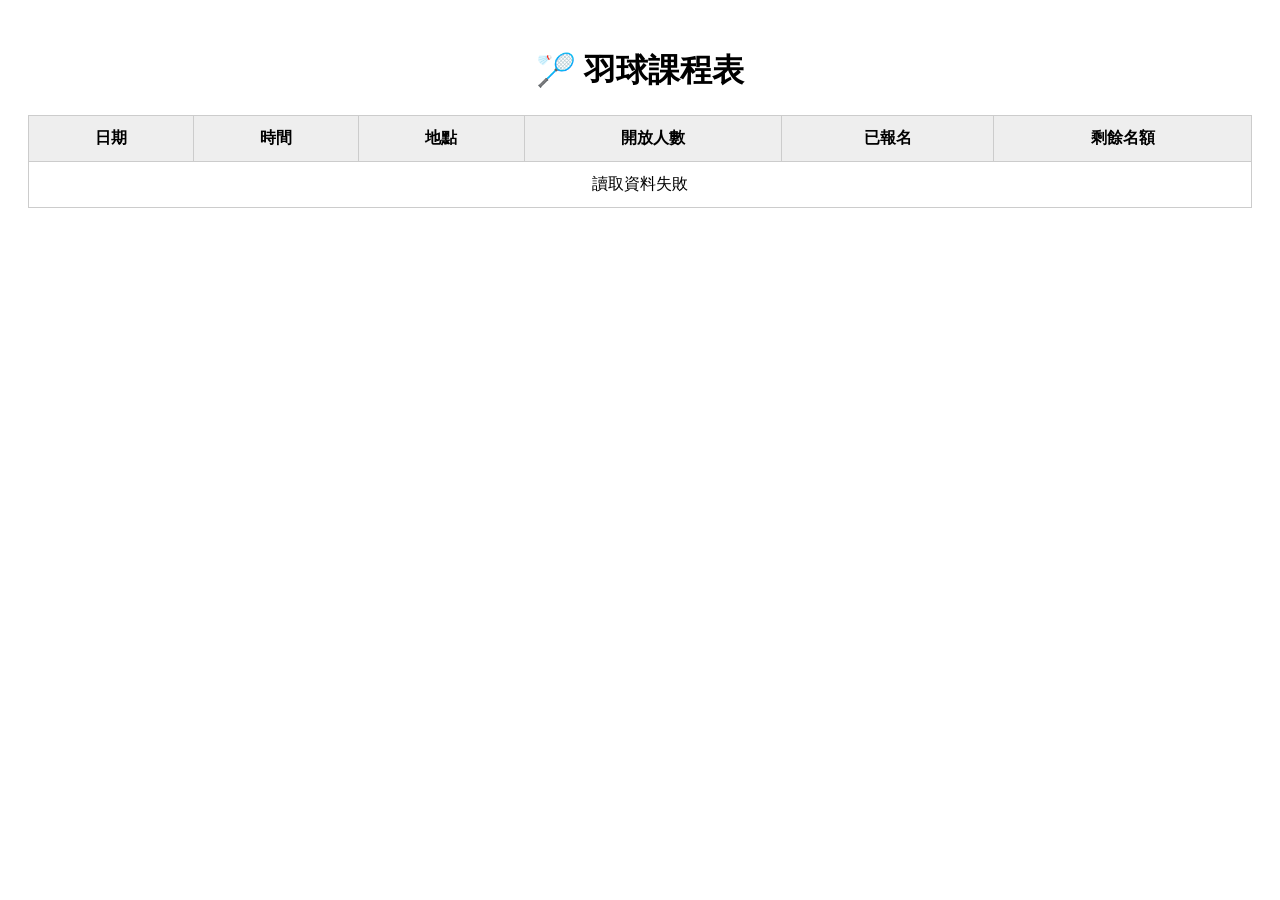
==== index.html @ ce2a30b5 "Add files via upload" ====
<!DOCTYPE html>
<html lang="zh-TW">

<head>

<meta charset="UTF-8">

<meta name="viewport" content="width=device-width, initial-scale=1.0">

<title>羽球課程表</title>


<style>

body {
    font-family: Arial, "Microsoft JhengHei", sans-serif;
    padding: 20px;
}


h1 {
    text-align: center;
}


table {

    width: 100%;
    border-collapse: collapse;
    margin-top: 20px;

}


th {

    background-color: #eeeeee;
    padding: 12px;
    border: 1px solid #ccc;

}


td {

    padding: 12px;
    border: 1px solid #ccc;
    text-align: center;

}


.full {

    color: red;
    font-weight: bold;

}


.available {

    color: green;
    font-weight: bold;

}


</style>

</head>



<body>


<h1>🏸 羽球課程表</h1>


<table>


<thead>

<tr>

<th>日期</th>

<th>時間</th>

<th>地點</th>

<th>開放人數</th>

<th>已報名</th>

<th>剩餘名額</th>

</tr>


</thead>



<tbody id="course">


<tr>

<td colspan="6">
資料載入中...
</td>

</tr>


</tbody>


</table>





<script>


// =====================================
// 修改成你的 Apps Script Web App API
// =====================================

const api = 
"https://script.google.com/macros/s/AKfycbzu-M0_qs6V3jDKA1DjfHcDV3NJWMxeQ-AplOEaw5gksgWumrA8W6KiYEC46jURl6qf/exec";



// 取得課程資料

fetch(api)


.then(response => response.json())


.then(data => {


    let html = "";



    data.forEach(course => {



        // ==========================
        // 日期格式處理
        // ==========================

		let timezone = "Asia/Taipei";

		let dateText = Utilities.formatDate(
			data[i][1],
			timezone,
			"yyyy/MM/dd"
		);



        // ==========================
        // 剩餘名額文字
        // ==========================

        let remainText;

        let remainClass;



        if(course.remain <= 0) {

            remainText = "已額滿";

            remainClass = "full";


        } else {


            remainText =
            "剩 " + course.remain + " 位";


            remainClass = "available";


        }




        // ==========================
        // 建立表格
        // ==========================


        html += `

        <tr>

            <td>
                ${dateText}
            </td>


            <td>
                ${course.time}
            </td>


            <td>
                ${course.location}
            </td>


            <td>
                ${course.max} 人
            </td>


            <td>
                ${course.joined} 人
            </td>


            <td class="${remainClass}">
                ${remainText}
            </td>


        </tr>

        `;


    });



    document.getElementById("course")
    .innerHTML = html;



})



.catch(error => {


    document.getElementById("course")
    .innerHTML = `

    <tr>

    <td colspan="6">

    讀取資料失敗

    </td>

    </tr>

    `;


    console.error(error);


});



</script>



</body>

</html>
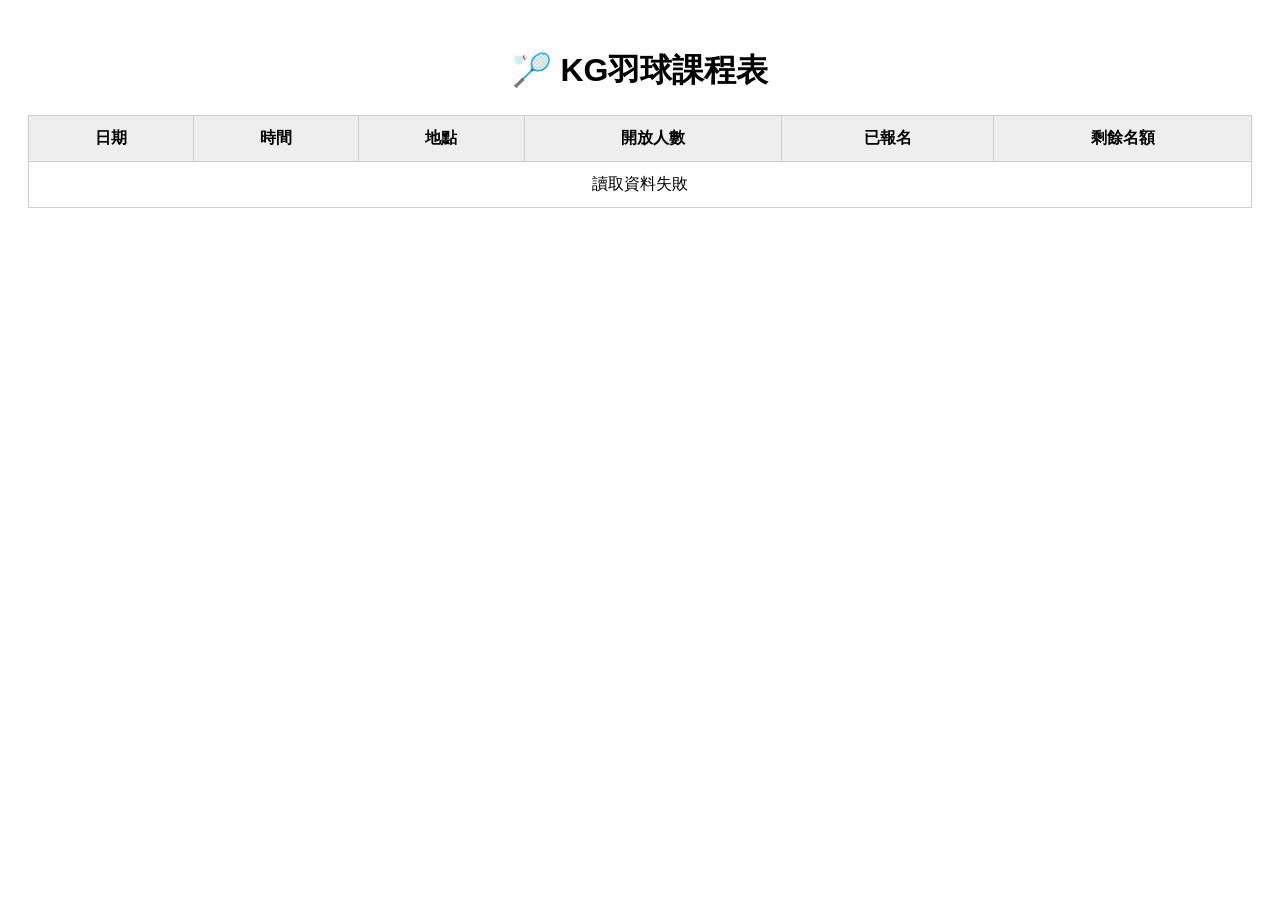
==== commit 415b81c8: "Add files via upload" ====
--- a/index.html
+++ b/index.html
@@ -75,7 +75,7 @@
 <body>
 
 
-<h1>🏸 羽球課程表</h1>
+<h1>🏸 KG羽球課程表</h1>
 
 
 <table>
@@ -160,15 +160,10 @@
         // 日期格式處理
         // ==========================
 
-		let timezone = "Asia/Taipei";
-
-		let dateText = Utilities.formatDate(
-			data[i][1],
-			timezone,
-			"yyyy/MM/dd"
-		);
-
-
+        let date = new Date(course.date);
+
+
+        let dateText = course.date;
 
         // ==========================
         // 剩餘名額文字
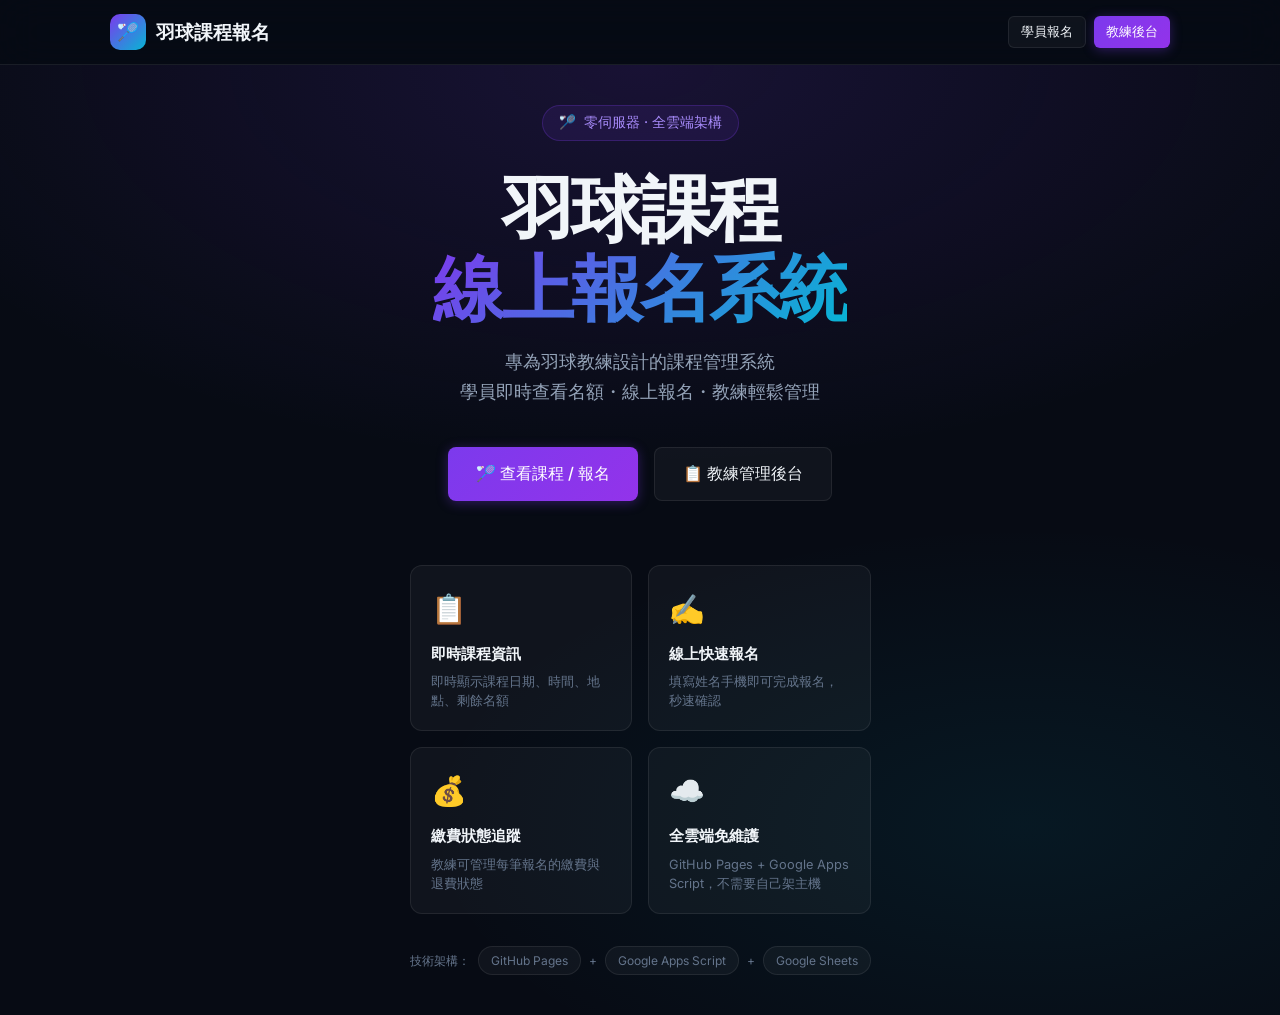
==== commit 037b4d48: "Add files via upload" ====
--- a/index.html
+++ b/index.html
@@ -1,289 +1,196 @@
-<!DOCTYPE html>
-<html lang="zh-TW">
-
-<head>
-
-<meta charset="UTF-8">
-
-<meta name="viewport" content="width=device-width, initial-scale=1.0">
-
-<title>羽球課程表</title>
-
-
-<style>
-
-body {
-    font-family: Arial, "Microsoft JhengHei", sans-serif;
-    padding: 20px;
-}
-
-
-h1 {
-    text-align: center;
-}
-
-
-table {
-
-    width: 100%;
-    border-collapse: collapse;
-    margin-top: 20px;
-
-}
-
-
-th {
-
-    background-color: #eeeeee;
-    padding: 12px;
-    border: 1px solid #ccc;
-
-}
-
-
-td {
-
-    padding: 12px;
-    border: 1px solid #ccc;
-    text-align: center;
-
-}
-
-
-.full {
-
-    color: red;
-    font-weight: bold;
-
-}
-
-
-.available {
-
-    color: green;
-    font-weight: bold;
-
-}
-
-
-</style>
-
-</head>
-
-
-
-<body>
-
-
-<h1>🏸 KG羽球課程表</h1>
-
-
-<table>
-
-
-<thead>
-
-<tr>
-
-<th>日期</th>
-
-<th>時間</th>
-
-<th>地點</th>
-
-<th>開放人數</th>
-
-<th>已報名</th>
-
-<th>剩餘名額</th>
-
-</tr>
-
-
-</thead>
-
-
-
-<tbody id="course">
-
-
-<tr>
-
-<td colspan="6">
-資料載入中...
-</td>
-
-</tr>
-
-
-</tbody>
-
-
-</table>
-
-
-
-
-
-<script>
-
-
-// =====================================
-// 修改成你的 Apps Script Web App API
-// =====================================
-
-const api = 
-"https://script.google.com/macros/s/AKfycbzu-M0_qs6V3jDKA1DjfHcDV3NJWMxeQ-AplOEaw5gksgWumrA8W6KiYEC46jURl6qf/exec";
-
-
-
-// 取得課程資料
-
-fetch(api)
-
-
-.then(response => response.json())
-
-
-.then(data => {
-
-
-    let html = "";
-
-
-
-    data.forEach(course => {
-
-
-
-        // ==========================
-        // 日期格式處理
-        // ==========================
-
-        let date = new Date(course.date);
-
-
-        let dateText = course.date;
-
-        // ==========================
-        // 剩餘名額文字
-        // ==========================
-
-        let remainText;
-
-        let remainClass;
-
-
-
-        if(course.remain <= 0) {
-
-            remainText = "已額滿";
-
-            remainClass = "full";
-
-
-        } else {
-
-
-            remainText =
-            "剩 " + course.remain + " 位";
-
-
-            remainClass = "available";
-
-
-        }
-
-
-
-
-        // ==========================
-        // 建立表格
-        // ==========================
-
-
-        html += `
-
-        <tr>
-
-            <td>
-                ${dateText}
-            </td>
-
-
-            <td>
-                ${course.time}
-            </td>
-
-
-            <td>
-                ${course.location}
-            </td>
-
-
-            <td>
-                ${course.max} 人
-            </td>
-
-
-            <td>
-                ${course.joined} 人
-            </td>
-
-
-            <td class="${remainClass}">
-                ${remainText}
-            </td>
-
-
-        </tr>
-
-        `;
-
-
-    });
-
-
-
-    document.getElementById("course")
-    .innerHTML = html;
-
-
-
-})
-
-
-
-.catch(error => {
-
-
-    document.getElementById("course")
-    .innerHTML = `
-
-    <tr>
-
-    <td colspan="6">
-
-    讀取資料失敗
-
-    </td>
-
-    </tr>
-
-    `;
-
-
-    console.error(error);
-
-
-});
-
-
-
-</script>
-
-
-
-</body>
-
-</html>+<!DOCTYPE html>
+<html lang="zh-TW">
+<head>
+  <meta charset="UTF-8">
+  <meta name="viewport" content="width=device-width, initial-scale=1.0">
+  <title>羽球課程報名系統</title>
+  <meta name="description" content="專業羽球課程報名系統，即時查看課程、線上報名，方便快速">
+  <link rel="stylesheet" href="style.css">
+  <style>
+    .hero-section {
+      min-height: calc(100vh - 64px);
+      display: flex;
+      align-items: center;
+      justify-content: center;
+      text-align: center;
+      padding: 40px 20px;
+      background:
+        radial-gradient(ellipse 800px 400px at 50% 0%, rgba(124,58,237,0.15), transparent),
+        radial-gradient(ellipse 600px 300px at 80% 80%, rgba(6,182,212,0.08), transparent);
+    }
+
+    .hero-inner { max-width: 640px; }
+
+    .hero-badge {
+      display: inline-flex;
+      align-items: center;
+      gap: 8px;
+      background: rgba(124,58,237,0.1);
+      border: 1px solid rgba(124,58,237,0.25);
+      border-radius: 20px;
+      padding: 6px 16px;
+      font-size: 0.85rem;
+      color: #a78bfa;
+      margin-bottom: 28px;
+      font-weight: 500;
+    }
+
+    .hero-title {
+      font-size: clamp(2.5rem, 8vw, 4.5rem);
+      font-weight: 800;
+      letter-spacing: -0.04em;
+      line-height: 1.1;
+      margin-bottom: 20px;
+    }
+
+    .hero-title .highlight {
+      background: linear-gradient(135deg, #7c3aed, #06b6d4);
+      -webkit-background-clip: text;
+      -webkit-text-fill-color: transparent;
+      background-clip: text;
+    }
+
+    .hero-desc {
+      color: var(--text-2);
+      font-size: 1.1rem;
+      line-height: 1.7;
+      margin-bottom: 40px;
+    }
+
+    .hero-cta {
+      display: flex;
+      gap: 16px;
+      justify-content: center;
+      flex-wrap: wrap;
+    }
+
+    .hero-cta .btn { min-width: 160px; }
+
+    .features {
+      display: grid;
+      grid-template-columns: repeat(auto-fit, minmax(200px, 1fr));
+      gap: 16px;
+      margin-top: 64px;
+      text-align: left;
+    }
+
+    .feature-card {
+      background: var(--surface);
+      border: 1px solid var(--border);
+      border-radius: var(--radius);
+      padding: 20px;
+    }
+
+    .feature-icon {
+      font-size: 1.8rem;
+      margin-bottom: 10px;
+    }
+
+    .feature-title {
+      font-size: 0.95rem;
+      font-weight: 600;
+      margin-bottom: 6px;
+    }
+
+    .feature-desc {
+      font-size: 0.8rem;
+      color: var(--text-3);
+      line-height: 1.5;
+    }
+
+    .tech-stack {
+      margin-top: 32px;
+      display: flex;
+      align-items: center;
+      justify-content: center;
+      gap: 8px;
+      flex-wrap: wrap;
+      font-size: 0.75rem;
+      color: var(--text-3);
+    }
+
+    .tech-chip {
+      background: var(--surface);
+      border: 1px solid var(--border);
+      border-radius: 20px;
+      padding: 4px 12px;
+    }
+  </style>
+</head>
+<body>
+
+<header class="site-header">
+  <div class="container">
+    <a href="index.html" class="site-logo">
+      <div class="logo-icon">🏸</div>
+      <span>羽球課程報名</span>
+    </a>
+    <nav class="site-nav">
+      <a href="user.html" class="btn btn-secondary btn-sm">學員報名</a>
+      <a href="coach.html" class="btn btn-primary btn-sm">教練後台</a>
+    </nav>
+  </div>
+</header>
+
+<section class="hero-section">
+  <div class="hero-inner">
+    <div class="hero-badge">
+      <span>🏸</span>
+      <span>零伺服器 · 全雲端架構</span>
+    </div>
+
+    <h1 class="hero-title">
+      羽球課程<br>
+      <span class="highlight">線上報名系統</span>
+    </h1>
+
+    <p class="hero-desc">
+      專為羽球教練設計的課程管理系統<br>
+      學員即時查看名額・線上報名・教練輕鬆管理
+    </p>
+
+    <div class="hero-cta">
+      <a href="user.html" class="btn btn-primary btn-lg">
+        🏸 查看課程 / 報名
+      </a>
+      <a href="coach.html" class="btn btn-secondary btn-lg">
+        📋 教練管理後台
+      </a>
+    </div>
+
+    <div class="features">
+      <div class="feature-card">
+        <div class="feature-icon">📋</div>
+        <div class="feature-title">即時課程資訊</div>
+        <div class="feature-desc">即時顯示課程日期、時間、地點、剩餘名額</div>
+      </div>
+      <div class="feature-card">
+        <div class="feature-icon">✍️</div>
+        <div class="feature-title">線上快速報名</div>
+        <div class="feature-desc">填寫姓名手機即可完成報名，秒速確認</div>
+      </div>
+      <div class="feature-card">
+        <div class="feature-icon">💰</div>
+        <div class="feature-title">繳費狀態追蹤</div>
+        <div class="feature-desc">教練可管理每筆報名的繳費與退費狀態</div>
+      </div>
+      <div class="feature-card">
+        <div class="feature-icon">☁️</div>
+        <div class="feature-title">全雲端免維護</div>
+        <div class="feature-desc">GitHub Pages + Google Apps Script，不需要自己架主機</div>
+      </div>
+    </div>
+
+    <div class="tech-stack">
+      <span>技術架構：</span>
+      <span class="tech-chip">GitHub Pages</span>
+      <span>+</span>
+      <span class="tech-chip">Google Apps Script</span>
+      <span>+</span>
+      <span class="tech-chip">Google Sheets</span>
+    </div>
+  </div>
+</section>
+
+</body>
+</html>
--- a/style.css
+++ b/style.css
@@ -0,0 +1,851 @@
+/* ============================================================
+   羽球課程報名系統 — 共用樣式
+   Design: Dark theme · Violet primary · Glassmorphism
+   ============================================================ */
+
+@import url('https://fonts.googleapis.com/css2?family=Inter:wght@300;400;500;600;700;800&display=swap');
+
+/* ── CSS 變數 ─────────────────────────────────────────────── */
+:root {
+  --bg:          #070b14;
+  --bg-2:        #0d1220;
+  --surface:     rgba(255, 255, 255, 0.04);
+  --surface-hover: rgba(255, 255, 255, 0.07);
+  --border:      rgba(255, 255, 255, 0.08);
+  --border-hover: rgba(255, 255, 255, 0.18);
+
+  --primary:     #7c3aed;
+  --primary-hover: #6d28d9;
+  --primary-glow: rgba(124, 58, 237, 0.35);
+  --accent:      #06b6d4;
+  --accent-glow: rgba(6, 182, 212, 0.25);
+
+  --success:     #10b981;
+  --success-bg:  rgba(16, 185, 129, 0.12);
+  --warning:     #f59e0b;
+  --warning-bg:  rgba(245, 158, 11, 0.12);
+  --danger:      #ef4444;
+  --danger-bg:   rgba(239, 68, 68, 0.12);
+  --info:        #3b82f6;
+  --info-bg:     rgba(59, 130, 246, 0.12);
+  --muted:       rgba(148, 163, 184, 0.5);
+  --muted-bg:    rgba(148, 163, 184, 0.1);
+
+  --text-1:      #f1f5f9;
+  --text-2:      #94a3b8;
+  --text-3:      #64748b;
+
+  --radius:      12px;
+  --radius-sm:   8px;
+  --radius-lg:   16px;
+  --radius-xl:   24px;
+
+  --shadow:      0 4px 24px rgba(0,0,0,0.4);
+  --shadow-lg:   0 8px 48px rgba(0,0,0,0.6);
+
+  --transition:  0.2s ease;
+}
+
+/* ── Reset & Base ─────────────────────────────────────────── */
+*, *::before, *::after { box-sizing: border-box; margin: 0; padding: 0; }
+
+html { scroll-behavior: smooth; }
+
+body {
+  font-family: 'Inter', -apple-system, sans-serif;
+  background: var(--bg);
+  color: var(--text-1);
+  min-height: 100vh;
+  line-height: 1.6;
+  -webkit-font-smoothing: antialiased;
+}
+
+/* ── 捲軸 ─────────────────────────────────────────────────── */
+::-webkit-scrollbar { width: 6px; height: 6px; }
+::-webkit-scrollbar-track { background: transparent; }
+::-webkit-scrollbar-thumb { background: rgba(255,255,255,0.12); border-radius: 3px; }
+::-webkit-scrollbar-thumb:hover { background: rgba(255,255,255,0.2); }
+
+/* ── 排版 ─────────────────────────────────────────────────── */
+h1, h2, h3, h4 { line-height: 1.3; letter-spacing: -0.02em; }
+a { color: var(--accent); text-decoration: none; }
+a:hover { text-decoration: underline; }
+
+/* ── 容器 ─────────────────────────────────────────────────── */
+.container {
+  max-width: 1100px;
+  margin: 0 auto;
+  padding: 0 20px;
+}
+
+/* ── Header ──────────────────────────────────────────────── */
+.site-header {
+  background: rgba(7, 11, 20, 0.85);
+  backdrop-filter: blur(20px);
+  -webkit-backdrop-filter: blur(20px);
+  border-bottom: 1px solid var(--border);
+  position: sticky;
+  top: 0;
+  z-index: 100;
+}
+
+.site-header .container {
+  display: flex;
+  align-items: center;
+  justify-content: space-between;
+  height: 64px;
+  gap: 16px;
+}
+
+.site-logo {
+  display: flex;
+  align-items: center;
+  gap: 10px;
+  font-size: 1.2rem;
+  font-weight: 700;
+  color: var(--text-1);
+  text-decoration: none;
+}
+
+.site-logo .logo-icon {
+  width: 36px;
+  height: 36px;
+  background: linear-gradient(135deg, var(--primary), var(--accent));
+  border-radius: 10px;
+  display: flex;
+  align-items: center;
+  justify-content: center;
+  font-size: 1.1rem;
+}
+
+.site-nav { display: flex; gap: 8px; }
+
+/* ── Hero / Page Title ───────────────────────────────────── */
+.page-hero {
+  padding: 48px 0 32px;
+  text-align: center;
+}
+
+.page-hero h1 {
+  font-size: clamp(1.8rem, 4vw, 2.8rem);
+  font-weight: 800;
+  background: linear-gradient(135deg, #fff 0%, var(--accent) 100%);
+  -webkit-background-clip: text;
+  -webkit-text-fill-color: transparent;
+  background-clip: text;
+  margin-bottom: 8px;
+}
+
+.page-hero p {
+  color: var(--text-2);
+  font-size: 1rem;
+}
+
+/* ── Buttons ─────────────────────────────────────────────── */
+.btn {
+  display: inline-flex;
+  align-items: center;
+  justify-content: center;
+  gap: 6px;
+  padding: 9px 18px;
+  border-radius: var(--radius-sm);
+  font-size: 0.875rem;
+  font-weight: 500;
+  font-family: inherit;
+  cursor: pointer;
+  border: none;
+  transition: all var(--transition);
+  white-space: nowrap;
+  text-decoration: none;
+}
+
+.btn:disabled { opacity: 0.5; cursor: not-allowed; }
+
+.btn-primary {
+  background: linear-gradient(135deg, var(--primary), #9333ea);
+  color: #fff;
+  box-shadow: 0 2px 12px var(--primary-glow);
+}
+.btn-primary:hover:not(:disabled) {
+  background: linear-gradient(135deg, var(--primary-hover), #7e22ce);
+  box-shadow: 0 4px 20px var(--primary-glow);
+  transform: translateY(-1px);
+}
+
+.btn-secondary {
+  background: var(--surface);
+  color: var(--text-1);
+  border: 1px solid var(--border);
+}
+.btn-secondary:hover:not(:disabled) {
+  background: var(--surface-hover);
+  border-color: var(--border-hover);
+}
+
+.btn-success {
+  background: var(--success-bg);
+  color: var(--success);
+  border: 1px solid rgba(16, 185, 129, 0.25);
+}
+.btn-success:hover:not(:disabled) {
+  background: rgba(16, 185, 129, 0.2);
+}
+
+.btn-danger {
+  background: var(--danger-bg);
+  color: var(--danger);
+  border: 1px solid rgba(239, 68, 68, 0.25);
+}
+.btn-danger:hover:not(:disabled) {
+  background: rgba(239, 68, 68, 0.2);
+}
+
+.btn-warning {
+  background: var(--warning-bg);
+  color: var(--warning);
+  border: 1px solid rgba(245, 158, 11, 0.25);
+}
+.btn-warning:hover:not(:disabled) {
+  background: rgba(245, 158, 11, 0.2);
+}
+
+.btn-info {
+  background: var(--info-bg);
+  color: var(--info);
+  border: 1px solid rgba(59, 130, 246, 0.25);
+}
+.btn-info:hover:not(:disabled) {
+  background: rgba(59, 130, 246, 0.2);
+}
+
+.btn-ghost {
+  background: transparent;
+  color: var(--text-2);
+  border: 1px solid transparent;
+}
+.btn-ghost:hover:not(:disabled) {
+  background: var(--surface);
+  color: var(--text-1);
+}
+
+.btn-sm { padding: 5px 12px; font-size: 0.8rem; border-radius: 6px; }
+.btn-lg { padding: 13px 28px; font-size: 1rem; }
+.btn-full { width: 100%; }
+.btn-icon { padding: 8px; width: 36px; height: 36px; }
+
+/* ── Badges ──────────────────────────────────────────────── */
+.badge {
+  display: inline-flex;
+  align-items: center;
+  gap: 4px;
+  padding: 3px 10px;
+  border-radius: 20px;
+  font-size: 0.75rem;
+  font-weight: 600;
+  letter-spacing: 0.03em;
+}
+
+.badge-open    { background: var(--success-bg); color: var(--success); }
+.badge-closed  { background: var(--muted-bg);   color: var(--text-3); }
+.badge-full    { background: var(--danger-bg);  color: var(--danger); }
+.badge-paid    { background: var(--success-bg); color: var(--success); }
+.badge-unpaid  { background: var(--warning-bg); color: var(--warning); }
+.badge-active  { background: var(--info-bg);    color: var(--info); }
+.badge-cancelled { background: var(--danger-bg); color: var(--danger); }
+.badge-refunded  { background: var(--muted-bg);  color: var(--text-3); }
+
+/* ── Cards ───────────────────────────────────────────────── */
+.card {
+  background: var(--surface);
+  border: 1px solid var(--border);
+  border-radius: var(--radius-lg);
+  padding: 24px;
+  transition: all var(--transition);
+  cursor: pointer;
+  position: relative;
+  overflow: hidden;
+}
+
+.card::before {
+  content: '';
+  position: absolute;
+  inset: 0;
+  background: linear-gradient(135deg, transparent, rgba(124,58,237,0.04));
+  opacity: 0;
+  transition: opacity var(--transition);
+}
+
+.card:hover {
+  border-color: var(--border-hover);
+  background: var(--surface-hover);
+  transform: translateY(-2px);
+  box-shadow: var(--shadow);
+}
+.card:hover::before { opacity: 1; }
+
+.card-header {
+  display: flex;
+  align-items: flex-start;
+  justify-content: space-between;
+  gap: 12px;
+  margin-bottom: 16px;
+}
+
+.card-date {
+  font-size: 1.4rem;
+  font-weight: 700;
+  color: var(--text-1);
+  line-height: 1.2;
+}
+
+.card-time {
+  font-size: 0.85rem;
+  color: var(--accent);
+  font-weight: 500;
+  margin-top: 2px;
+}
+
+.card-meta {
+  display: flex;
+  flex-direction: column;
+  gap: 6px;
+  margin-bottom: 16px;
+}
+
+.card-meta-item {
+  display: flex;
+  align-items: center;
+  gap: 8px;
+  color: var(--text-2);
+  font-size: 0.875rem;
+}
+
+.card-meta-icon {
+  width: 18px;
+  text-align: center;
+  color: var(--text-3);
+  flex-shrink: 0;
+}
+
+.card-footer {
+  display: flex;
+  align-items: center;
+  justify-content: space-between;
+  padding-top: 16px;
+  border-top: 1px solid var(--border);
+  gap: 12px;
+  flex-wrap: wrap;
+}
+
+.capacity-bar-wrap { flex: 1; min-width: 120px; }
+
+.capacity-label {
+  display: flex;
+  justify-content: space-between;
+  font-size: 0.75rem;
+  color: var(--text-3);
+  margin-bottom: 5px;
+}
+
+.capacity-bar {
+  height: 4px;
+  background: rgba(255,255,255,0.08);
+  border-radius: 2px;
+  overflow: hidden;
+}
+
+.capacity-fill {
+  height: 100%;
+  border-radius: 2px;
+  transition: width 0.5s ease;
+}
+.capacity-fill.low  { background: var(--success); }
+.capacity-fill.mid  { background: var(--warning); }
+.capacity-fill.high { background: var(--danger); }
+
+/* ── Grid ────────────────────────────────────────────────── */
+.courses-grid {
+  display: grid;
+  grid-template-columns: repeat(auto-fill, minmax(300px, 1fr));
+  gap: 20px;
+  padding-bottom: 48px;
+}
+
+/* ── Tabs ────────────────────────────────────────────────── */
+.tabs {
+  display: flex;
+  gap: 4px;
+  background: var(--surface);
+  border: 1px solid var(--border);
+  border-radius: var(--radius);
+  padding: 4px;
+  width: fit-content;
+  margin-bottom: 28px;
+}
+
+.tab-btn {
+  padding: 8px 20px;
+  border: none;
+  background: transparent;
+  color: var(--text-2);
+  border-radius: var(--radius-sm);
+  cursor: pointer;
+  font-size: 0.875rem;
+  font-weight: 500;
+  font-family: inherit;
+  transition: all var(--transition);
+}
+
+.tab-btn.active {
+  background: linear-gradient(135deg, var(--primary), #9333ea);
+  color: #fff;
+  box-shadow: 0 2px 8px var(--primary-glow);
+}
+
+.tab-panel { display: none; }
+.tab-panel.active { display: block; }
+
+/* ── Modal ───────────────────────────────────────────────── */
+.modal-overlay {
+  position: fixed;
+  inset: 0;
+  background: rgba(0,0,0,0.7);
+  backdrop-filter: blur(4px);
+  -webkit-backdrop-filter: blur(4px);
+  z-index: 1000;
+  display: flex;
+  align-items: center;
+  justify-content: center;
+  padding: 20px;
+  opacity: 0;
+  pointer-events: none;
+  transition: opacity 0.2s ease;
+}
+
+.modal-overlay.open {
+  opacity: 1;
+  pointer-events: all;
+}
+
+.modal {
+  background: var(--bg-2);
+  border: 1px solid var(--border);
+  border-radius: var(--radius-xl);
+  width: 100%;
+  max-width: 560px;
+  max-height: 85vh;
+  display: flex;
+  flex-direction: column;
+  box-shadow: var(--shadow-lg);
+  transform: translateY(16px) scale(0.98);
+  transition: transform 0.2s ease;
+}
+
+.modal-overlay.open .modal {
+  transform: translateY(0) scale(1);
+}
+
+.modal-lg { max-width: 720px; }
+
+.modal-header {
+  display: flex;
+  align-items: center;
+  justify-content: space-between;
+  padding: 20px 24px;
+  border-bottom: 1px solid var(--border);
+  flex-shrink: 0;
+}
+
+.modal-header h2 {
+  font-size: 1.15rem;
+  font-weight: 700;
+}
+
+.modal-close {
+  width: 32px;
+  height: 32px;
+  border: none;
+  background: var(--surface);
+  border-radius: 8px;
+  color: var(--text-2);
+  cursor: pointer;
+  display: flex;
+  align-items: center;
+  justify-content: center;
+  font-size: 1.1rem;
+  transition: all var(--transition);
+  flex-shrink: 0;
+}
+.modal-close:hover { background: var(--danger-bg); color: var(--danger); }
+
+.modal-body {
+  padding: 24px;
+  overflow-y: auto;
+  flex: 1;
+}
+
+.modal-footer {
+  padding: 16px 24px;
+  border-top: 1px solid var(--border);
+  display: flex;
+  gap: 10px;
+  justify-content: flex-end;
+  flex-shrink: 0;
+}
+
+/* ── 課程詳細 ─────────────────────────────────────────────── */
+.course-detail-grid {
+  display: grid;
+  grid-template-columns: 1fr 1fr;
+  gap: 12px;
+  margin-bottom: 20px;
+}
+
+.detail-item {
+  background: var(--surface);
+  border: 1px solid var(--border);
+  border-radius: var(--radius-sm);
+  padding: 12px;
+}
+
+.detail-item label {
+  display: block;
+  font-size: 0.72rem;
+  color: var(--text-3);
+  text-transform: uppercase;
+  letter-spacing: 0.06em;
+  margin-bottom: 4px;
+}
+
+.detail-item span {
+  font-size: 0.95rem;
+  font-weight: 500;
+  color: var(--text-1);
+}
+
+.detail-item.full-width { grid-column: 1 / -1; }
+
+/* 已報名名單 */
+.reg-list { margin-top: 20px; }
+
+.reg-list h3 {
+  font-size: 0.875rem;
+  color: var(--text-2);
+  text-transform: uppercase;
+  letter-spacing: 0.06em;
+  margin-bottom: 12px;
+  display: flex;
+  align-items: center;
+  gap: 8px;
+}
+
+.reg-list h3::after {
+  content: '';
+  flex: 1;
+  height: 1px;
+  background: var(--border);
+}
+
+.reg-item {
+  display: flex;
+  align-items: center;
+  justify-content: space-between;
+  padding: 8px 12px;
+  border-radius: var(--radius-sm);
+  transition: background var(--transition);
+}
+.reg-item:hover { background: var(--surface); }
+
+.reg-item-name { font-size: 0.9rem; font-weight: 500; }
+.reg-item-count {
+  font-size: 0.8rem;
+  color: var(--text-3);
+  background: var(--surface);
+  border-radius: 20px;
+  padding: 2px 10px;
+}
+
+.remaining-box {
+  display: flex;
+  align-items: center;
+  justify-content: center;
+  gap: 8px;
+  background: linear-gradient(135deg, var(--success-bg), rgba(6,182,212,0.08));
+  border: 1px solid rgba(16,185,129,0.2);
+  border-radius: var(--radius-sm);
+  padding: 12px;
+  margin-top: 16px;
+  font-size: 0.9rem;
+  color: var(--success);
+  font-weight: 600;
+}
+
+/* ── Form ─────────────────────────────────────────────────── */
+.form-group {
+  margin-bottom: 16px;
+}
+
+.form-group label {
+  display: block;
+  font-size: 0.85rem;
+  font-weight: 500;
+  color: var(--text-2);
+  margin-bottom: 6px;
+}
+
+.form-group label span.required { color: var(--danger); margin-left: 2px; }
+
+.form-input,
+.form-select,
+.form-textarea {
+  width: 100%;
+  background: var(--surface);
+  border: 1px solid var(--border);
+  border-radius: var(--radius-sm);
+  color: var(--text-1);
+  font-family: inherit;
+  font-size: 0.9rem;
+  padding: 10px 14px;
+  transition: border-color var(--transition), box-shadow var(--transition);
+  outline: none;
+  appearance: none;
+  -webkit-appearance: none;
+}
+
+.form-input:focus,
+.form-select:focus,
+.form-textarea:focus {
+  border-color: var(--primary);
+  box-shadow: 0 0 0 3px var(--primary-glow);
+}
+
+.form-input::placeholder,
+.form-textarea::placeholder { color: var(--text-3); }
+
+.form-select {
+  cursor: pointer;
+  background-image: url("data:image/svg+xml,%3Csvg xmlns='http://www.w3.org/2000/svg' width='12' height='12' viewBox='0 0 12 12'%3E%3Cpath fill='%2364748b' d='M6 8L1 3h10z'/%3E%3C/svg%3E");
+  background-repeat: no-repeat;
+  background-position: right 12px center;
+  padding-right: 36px;
+}
+
+.form-textarea { resize: vertical; min-height: 80px; }
+
+.form-row { display: grid; grid-template-columns: 1fr 1fr; gap: 16px; }
+
+/* ── Table ───────────────────────────────────────────────── */
+.table-wrap { overflow-x: auto; border-radius: var(--radius); }
+
+.data-table {
+  width: 100%;
+  border-collapse: collapse;
+  font-size: 0.875rem;
+}
+
+.data-table th {
+  padding: 10px 14px;
+  text-align: left;
+  font-size: 0.75rem;
+  font-weight: 600;
+  text-transform: uppercase;
+  letter-spacing: 0.05em;
+  color: var(--text-3);
+  background: var(--surface);
+  border-bottom: 1px solid var(--border);
+  white-space: nowrap;
+}
+
+.data-table td {
+  padding: 12px 14px;
+  border-bottom: 1px solid rgba(255,255,255,0.04);
+  color: var(--text-1);
+  vertical-align: middle;
+}
+
+.data-table tbody tr:hover { background: var(--surface); }
+.data-table tbody tr:last-child td { border-bottom: none; }
+
+.actions-cell { display: flex; gap: 6px; flex-wrap: wrap; }
+
+/* ── Stats (教練面板) ─────────────────────────────────────── */
+.stats-bar {
+  display: grid;
+  grid-template-columns: repeat(auto-fit, minmax(120px, 1fr));
+  gap: 12px;
+  margin-bottom: 24px;
+}
+
+.stat-card {
+  background: var(--surface);
+  border: 1px solid var(--border);
+  border-radius: var(--radius);
+  padding: 16px;
+  text-align: center;
+}
+
+.stat-number {
+  font-size: 1.8rem;
+  font-weight: 800;
+  letter-spacing: -0.04em;
+  line-height: 1;
+  margin-bottom: 4px;
+}
+
+.stat-label {
+  font-size: 0.75rem;
+  color: var(--text-3);
+}
+
+/* ── Loader ──────────────────────────────────────────────── */
+.loader-wrap {
+  display: flex;
+  flex-direction: column;
+  align-items: center;
+  justify-content: center;
+  padding: 60px;
+  gap: 14px;
+  color: var(--text-3);
+  font-size: 0.9rem;
+}
+
+.spinner {
+  width: 36px;
+  height: 36px;
+  border: 3px solid var(--border);
+  border-top-color: var(--primary);
+  border-radius: 50%;
+  animation: spin 0.7s linear infinite;
+}
+
+@keyframes spin { to { transform: rotate(360deg); } }
+
+/* ── Empty State ─────────────────────────────────────────── */
+.empty-state {
+  display: flex;
+  flex-direction: column;
+  align-items: center;
+  padding: 60px 20px;
+  gap: 12px;
+  color: var(--text-3);
+}
+
+.empty-state .icon { font-size: 3rem; opacity: 0.4; }
+.empty-state p { font-size: 0.9rem; text-align: center; }
+
+/* ── Toast ───────────────────────────────────────────────── */
+.toast-container {
+  position: fixed;
+  bottom: 24px;
+  right: 24px;
+  z-index: 9999;
+  display: flex;
+  flex-direction: column;
+  gap: 8px;
+  pointer-events: none;
+}
+
+.toast {
+  display: flex;
+  align-items: center;
+  gap: 10px;
+  padding: 12px 18px;
+  border-radius: var(--radius);
+  font-size: 0.875rem;
+  font-weight: 500;
+  box-shadow: var(--shadow-lg);
+  pointer-events: all;
+  min-width: 280px;
+  max-width: 380px;
+  animation: toast-in 0.3s ease;
+  backdrop-filter: blur(8px);
+  -webkit-backdrop-filter: blur(8px);
+}
+
+.toast.success {
+  background: rgba(16,185,129,0.15);
+  border: 1px solid rgba(16,185,129,0.3);
+  color: var(--success);
+}
+.toast.error {
+  background: rgba(239,68,68,0.15);
+  border: 1px solid rgba(239,68,68,0.3);
+  color: var(--danger);
+}
+.toast.info {
+  background: rgba(59,130,246,0.15);
+  border: 1px solid rgba(59,130,246,0.3);
+  color: var(--info);
+}
+
+@keyframes toast-in {
+  from { transform: translateX(20px); opacity: 0; }
+  to   { transform: translateX(0);    opacity: 1; }
+}
+
+/* ── Section Header ──────────────────────────────────────── */
+.section-header {
+  display: flex;
+  align-items: center;
+  justify-content: space-between;
+  margin-bottom: 20px;
+  gap: 12px;
+  flex-wrap: wrap;
+}
+
+.section-header h2 { font-size: 1.2rem; font-weight: 700; }
+
+/* ── Confirm Dialog ──────────────────────────────────────── */
+.confirm-box {
+  background: var(--bg-2);
+  border: 1px solid var(--border);
+  border-radius: var(--radius-lg);
+  padding: 24px;
+  max-width: 360px;
+  width: 100%;
+  text-align: center;
+  box-shadow: var(--shadow-lg);
+  transform: scale(0.95);
+  transition: transform 0.2s ease;
+}
+.modal-overlay.open .confirm-box { transform: scale(1); }
+
+.confirm-box .icon { font-size: 2.5rem; margin-bottom: 12px; }
+.confirm-box h3 { font-size: 1.05rem; margin-bottom: 8px; }
+.confirm-box p { color: var(--text-2); font-size: 0.875rem; margin-bottom: 20px; }
+.confirm-box .btn-row { display: flex; gap: 10px; justify-content: center; }
+
+/* ── 課程選擇器（教練-報名管理）────────────────────────────── */
+.course-selector-wrap {
+  background: var(--surface);
+  border: 1px solid var(--border);
+  border-radius: var(--radius);
+  padding: 16px 20px;
+  margin-bottom: 24px;
+  display: flex;
+  align-items: center;
+  gap: 14px;
+  flex-wrap: wrap;
+}
+
+.course-selector-wrap label {
+  font-size: 0.875rem;
+  font-weight: 500;
+  color: var(--text-2);
+  white-space: nowrap;
+}
+
+.course-selector-wrap .form-select { max-width: 400px; }
+
+/* ── Responsive ─────────────────────────────────────────── */
+@media (max-width: 640px) {
+  .courses-grid { grid-template-columns: 1fr; }
+  .course-detail-grid { grid-template-columns: 1fr; }
+  .form-row { grid-template-columns: 1fr; }
+  .modal-footer { flex-direction: column-reverse; }
+  .modal-footer .btn { width: 100%; }
+  .tabs { width: 100%; }
+  .tab-btn { flex: 1; text-align: center; }
+  .data-table th, .data-table td { padding: 8px 10px; }
+  .stats-bar { grid-template-columns: repeat(2, 1fr); }
+}
